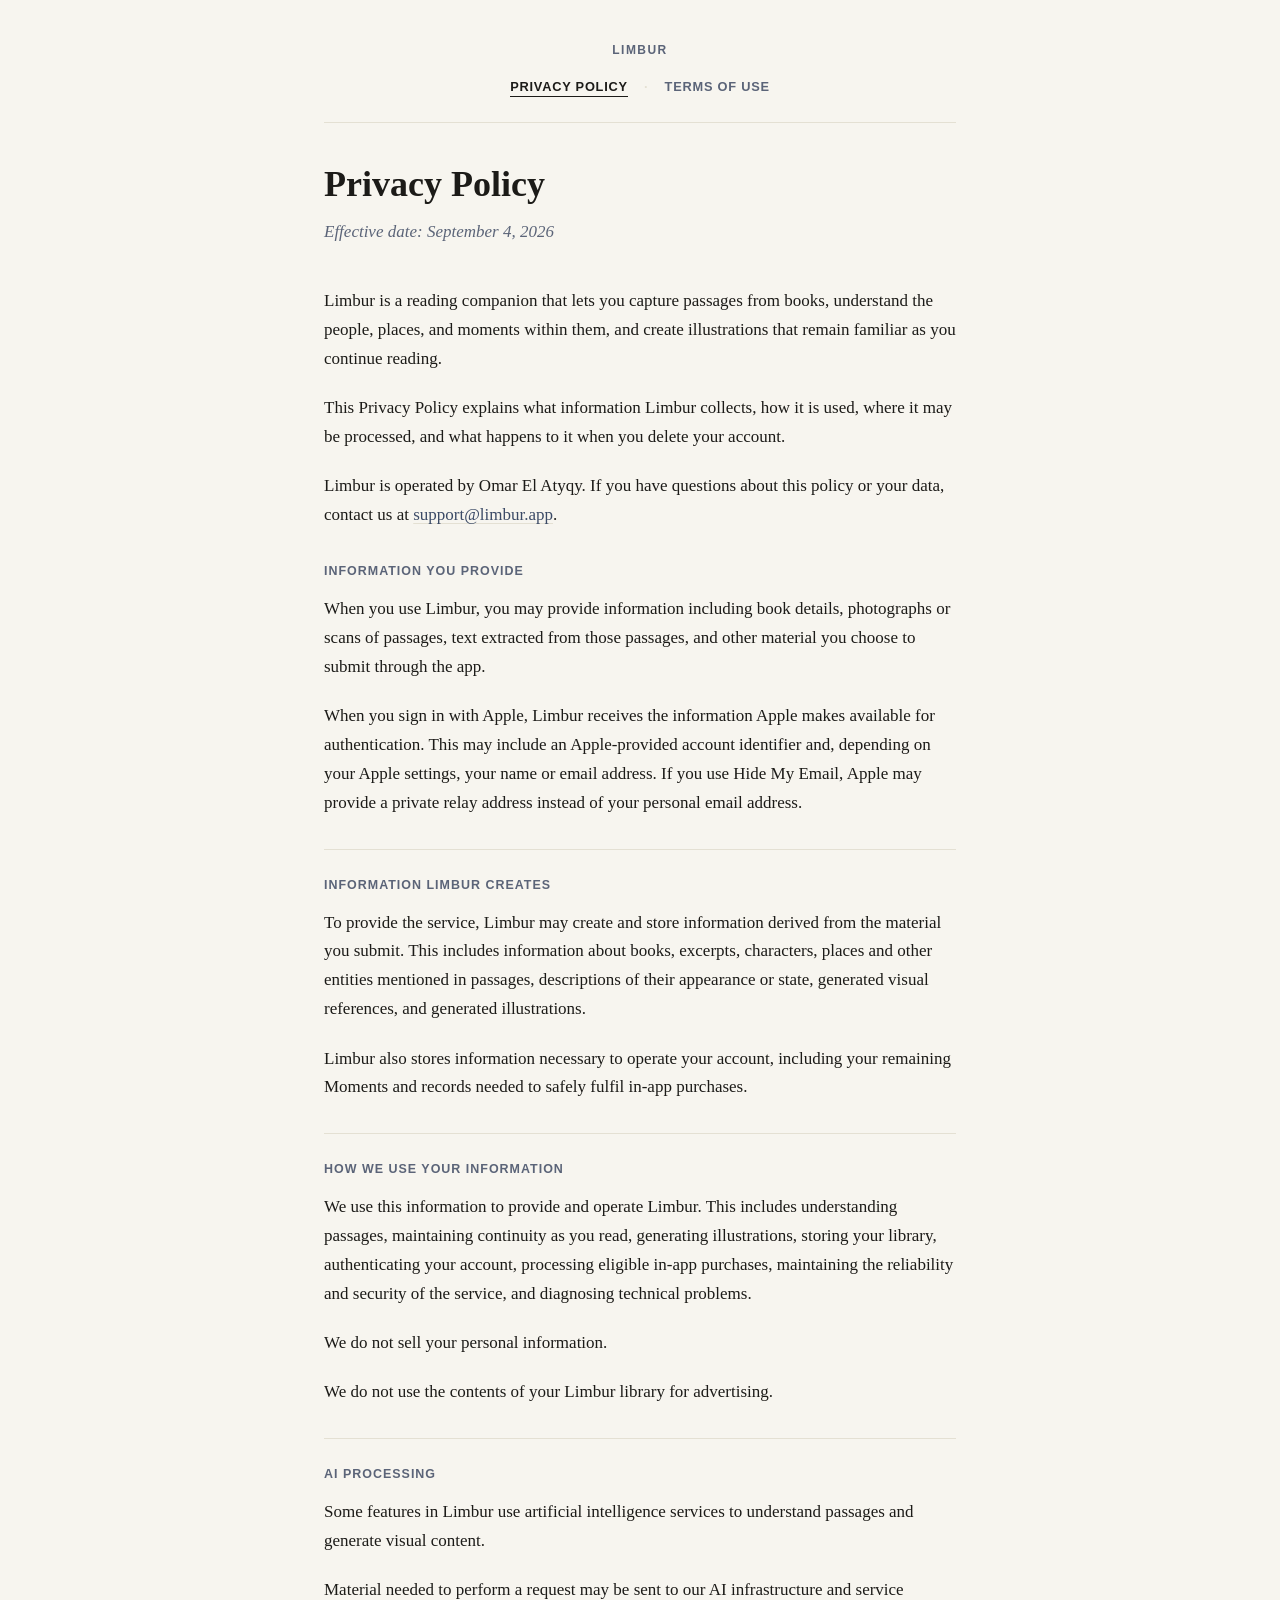
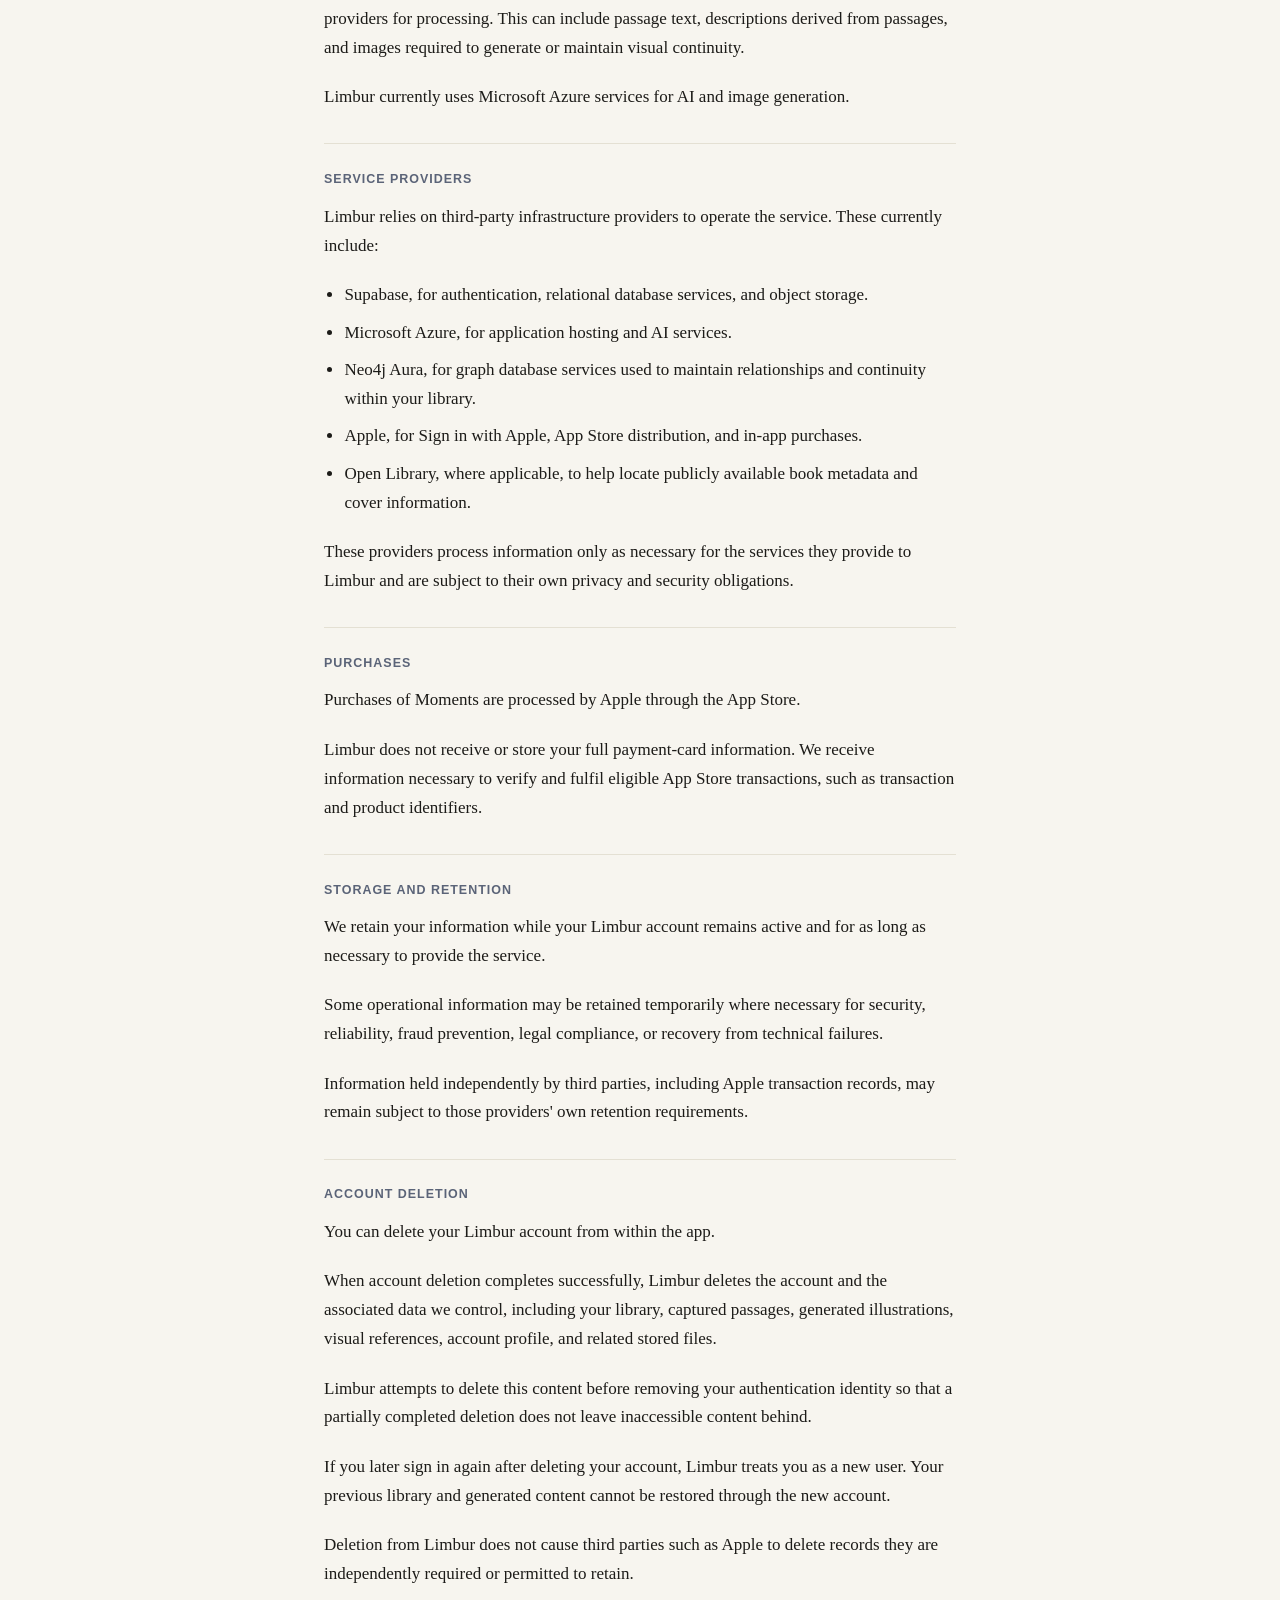
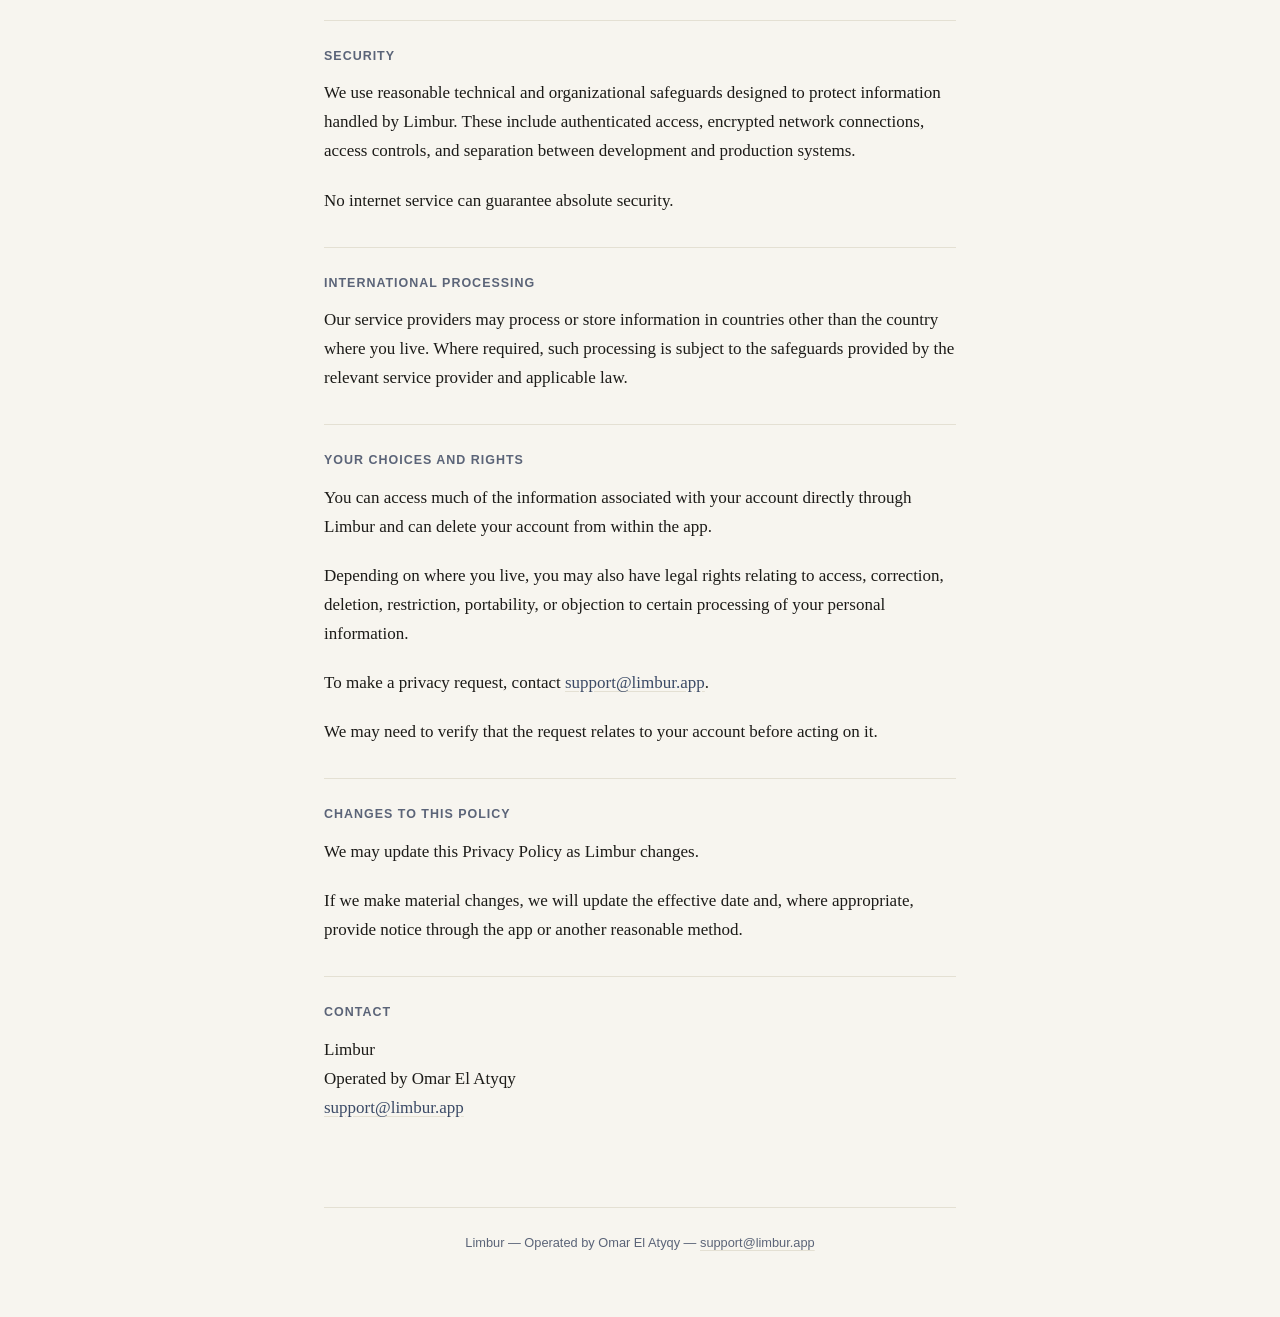
==== privacy/index.html @ 8827217e "Add Limbur legal site (Privacy Policy, Terms of Use) and Pages workflow Static HTML/CSS site styled " ====
<!DOCTYPE html>
<html lang="en">
<head>
<meta charset="UTF-8">
<meta name="viewport" content="width=device-width, initial-scale=1">
<title>Privacy Policy — Limbur</title>
<link rel="stylesheet" href="../styles.css">
</head>
<body>
<div class="container">
  <header class="site-header">
    <p class="wordmark">Limbur</p>
    <nav class="legal-nav">
      <a href="./" aria-current="page">Privacy Policy</a>
      <span class="divider">·</span>
      <a href="../terms/">Terms of Use</a>
    </nav>
  </header>

  <main>
    <h1>Privacy Policy</h1>
    <p class="effective-date">Effective date: September 4, 2026</p>

    <p>Limbur is a reading companion that lets you capture passages from books, understand the people, places, and moments within them, and create illustrations that remain familiar as you continue reading.</p>

    <p>This Privacy Policy explains what information Limbur collects, how it is used, where it may be processed, and what happens to it when you delete your account.</p>

    <p>Limbur is operated by Omar El Atyqy. If you have questions about this policy or your data, contact us at <a href="mailto:support@limbur.app">support@limbur.app</a>.</p>

    <h2>Information you provide</h2>
    <p>When you use Limbur, you may provide information including book details, photographs or scans of passages, text extracted from those passages, and other material you choose to submit through the app.</p>
    <p>When you sign in with Apple, Limbur receives the information Apple makes available for authentication. This may include an Apple-provided account identifier and, depending on your Apple settings, your name or email address. If you use Hide My Email, Apple may provide a private relay address instead of your personal email address.</p>

    <h2>Information Limbur creates</h2>
    <p>To provide the service, Limbur may create and store information derived from the material you submit. This includes information about books, excerpts, characters, places and other entities mentioned in passages, descriptions of their appearance or state, generated visual references, and generated illustrations.</p>
    <p>Limbur also stores information necessary to operate your account, including your remaining Moments and records needed to safely fulfil in-app purchases.</p>

    <h2>How we use your information</h2>
    <p>We use this information to provide and operate Limbur. This includes understanding passages, maintaining continuity as you read, generating illustrations, storing your library, authenticating your account, processing eligible in-app purchases, maintaining the reliability and security of the service, and diagnosing technical problems.</p>
    <p>We do not sell your personal information.</p>
    <p>We do not use the contents of your Limbur library for advertising.</p>

    <h2>AI processing</h2>
    <p>Some features in Limbur use artificial intelligence services to understand passages and generate visual content.</p>
    <p>Material needed to perform a request may be sent to our AI infrastructure and service providers for processing. This can include passage text, descriptions derived from passages, and images required to generate or maintain visual continuity.</p>
    <p>Limbur currently uses Microsoft Azure services for AI and image generation.</p>

    <h2>Service providers</h2>
    <p>Limbur relies on third-party infrastructure providers to operate the service. These currently include:</p>
    <ul>
      <li>Supabase, for authentication, relational database services, and object storage.</li>
      <li>Microsoft Azure, for application hosting and AI services.</li>
      <li>Neo4j Aura, for graph database services used to maintain relationships and continuity within your library.</li>
      <li>Apple, for Sign in with Apple, App Store distribution, and in-app purchases.</li>
      <li>Open Library, where applicable, to help locate publicly available book metadata and cover information.</li>
    </ul>
    <p>These providers process information only as necessary for the services they provide to Limbur and are subject to their own privacy and security obligations.</p>

    <h2>Purchases</h2>
    <p>Purchases of Moments are processed by Apple through the App Store.</p>
    <p>Limbur does not receive or store your full payment-card information. We receive information necessary to verify and fulfil eligible App Store transactions, such as transaction and product identifiers.</p>

    <h2>Storage and retention</h2>
    <p>We retain your information while your Limbur account remains active and for as long as necessary to provide the service.</p>
    <p>Some operational information may be retained temporarily where necessary for security, reliability, fraud prevention, legal compliance, or recovery from technical failures.</p>
    <p>Information held independently by third parties, including Apple transaction records, may remain subject to those providers' own retention requirements.</p>

    <h2>Account deletion</h2>
    <p>You can delete your Limbur account from within the app.</p>
    <p>When account deletion completes successfully, Limbur deletes the account and the associated data we control, including your library, captured passages, generated illustrations, visual references, account profile, and related stored files.</p>
    <p>Limbur attempts to delete this content before removing your authentication identity so that a partially completed deletion does not leave inaccessible content behind.</p>
    <p>If you later sign in again after deleting your account, Limbur treats you as a new user. Your previous library and generated content cannot be restored through the new account.</p>
    <p>Deletion from Limbur does not cause third parties such as Apple to delete records they are independently required or permitted to retain.</p>

    <h2>Security</h2>
    <p>We use reasonable technical and organizational safeguards designed to protect information handled by Limbur. These include authenticated access, encrypted network connections, access controls, and separation between development and production systems.</p>
    <p>No internet service can guarantee absolute security.</p>

    <h2>International processing</h2>
    <p>Our service providers may process or store information in countries other than the country where you live. Where required, such processing is subject to the safeguards provided by the relevant service provider and applicable law.</p>

    <h2>Your choices and rights</h2>
    <p>You can access much of the information associated with your account directly through Limbur and can delete your account from within the app.</p>
    <p>Depending on where you live, you may also have legal rights relating to access, correction, deletion, restriction, portability, or objection to certain processing of your personal information.</p>
    <p>To make a privacy request, contact <a href="mailto:support@limbur.app">support@limbur.app</a>.</p>
    <p>We may need to verify that the request relates to your account before acting on it.</p>

    <h2>Changes to this policy</h2>
    <p>We may update this Privacy Policy as Limbur changes.</p>
    <p>If we make material changes, we will update the effective date and, where appropriate, provide notice through the app or another reasonable method.</p>

    <h2>Contact</h2>
    <p>
      Limbur<br>
      Operated by Omar El Atyqy<br>
      <a href="mailto:support@limbur.app">support@limbur.app</a>
    </p>
  </main>

  <footer class="site-footer">
    <p>Limbur — Operated by Omar El Atyqy — <a href="mailto:support@limbur.app">support@limbur.app</a></p>
  </footer>
</div>
</body>
</html>
---- styles.css ----
:root {
  --bg: #f7f5ef;
  --text: #1c1b18;
  --text-muted: #5b6478;
  --hairline: #e4e0d3;
  --link: #3b4a66;

  --font-serif: "Iowan Old Style", "Palatino Linotype", Palatino, Georgia, "Times New Roman", serif;
  --font-sans: -apple-system, BlinkMacSystemFont, "Segoe UI", Roboto, Helvetica, Arial, sans-serif;
}

* {
  box-sizing: border-box;
}

html {
  -webkit-text-size-adjust: 100%;
}

body {
  margin: 0;
  background: var(--bg);
  color: var(--text);
  font-family: var(--font-serif);
  font-size: 17px;
  line-height: 1.7;
}

.container {
  max-width: 680px;
  margin: 0 auto;
  padding: 0 24px;
}

/* Header */

.site-header {
  border-bottom: 1px solid var(--hairline);
  padding: 40px 0 24px;
  margin-bottom: 40px;
  text-align: center;
}

.site-header .wordmark {
  font-family: var(--font-sans);
  font-size: 0.75rem;
  font-weight: 600;
  letter-spacing: 0.12em;
  text-transform: uppercase;
  color: var(--text-muted);
  margin: 0 0 16px;
}

.legal-nav {
  font-family: var(--font-sans);
  font-size: 0.8rem;
  font-weight: 600;
  letter-spacing: 0.06em;
  text-transform: uppercase;
}

.legal-nav a {
  color: var(--text-muted);
  text-decoration: none;
  padding-bottom: 2px;
}

.legal-nav a:hover {
  color: var(--text);
}

.legal-nav a[aria-current="page"] {
  color: var(--text);
  border-bottom: 1px solid var(--text);
}

.legal-nav .divider {
  color: var(--hairline);
  margin: 0 12px;
}

/* Content */

main {
  padding-bottom: 64px;
}

h1 {
  font-size: 2.25rem;
  font-weight: 600;
  line-height: 1.2;
  margin: 0 0 12px;
}

.effective-date {
  font-style: italic;
  color: var(--text-muted);
  margin: 0 0 40px;
}

h2 {
  font-family: var(--font-sans);
  font-size: 0.78rem;
  font-weight: 700;
  letter-spacing: 0.08em;
  text-transform: uppercase;
  color: var(--text-muted);
  border-top: 1px solid var(--hairline);
  margin: 2.5em 0 1em;
  padding-top: 2em;
}

main h2:first-of-type {
  border-top: none;
  padding-top: 0;
}

p, li {
  margin: 0 0 1.2em;
}

ul {
  padding-left: 1.2em;
  margin: 0 0 1.2em;
}

li {
  margin-bottom: 0.5em;
}

a {
  color: var(--link);
  text-decoration-color: var(--hairline);
  text-underline-offset: 3px;
}

a:hover {
  text-decoration-color: currentColor;
}

/* Footer */

.site-footer {
  border-top: 1px solid var(--hairline);
  padding: 24px 0 48px;
  text-align: center;
  font-family: var(--font-sans);
  font-size: 0.8rem;
  color: var(--text-muted);
}

.site-footer a {
  color: var(--text-muted);
}

/* Redirect page */

.redirect {
  text-align: center;
  padding: 96px 0;
}

@media (max-width: 480px) {
  body {
    font-size: 16px;
  }

  h1 {
    font-size: 1.85rem;
  }

  .container {
    padding: 0 20px;
  }
}
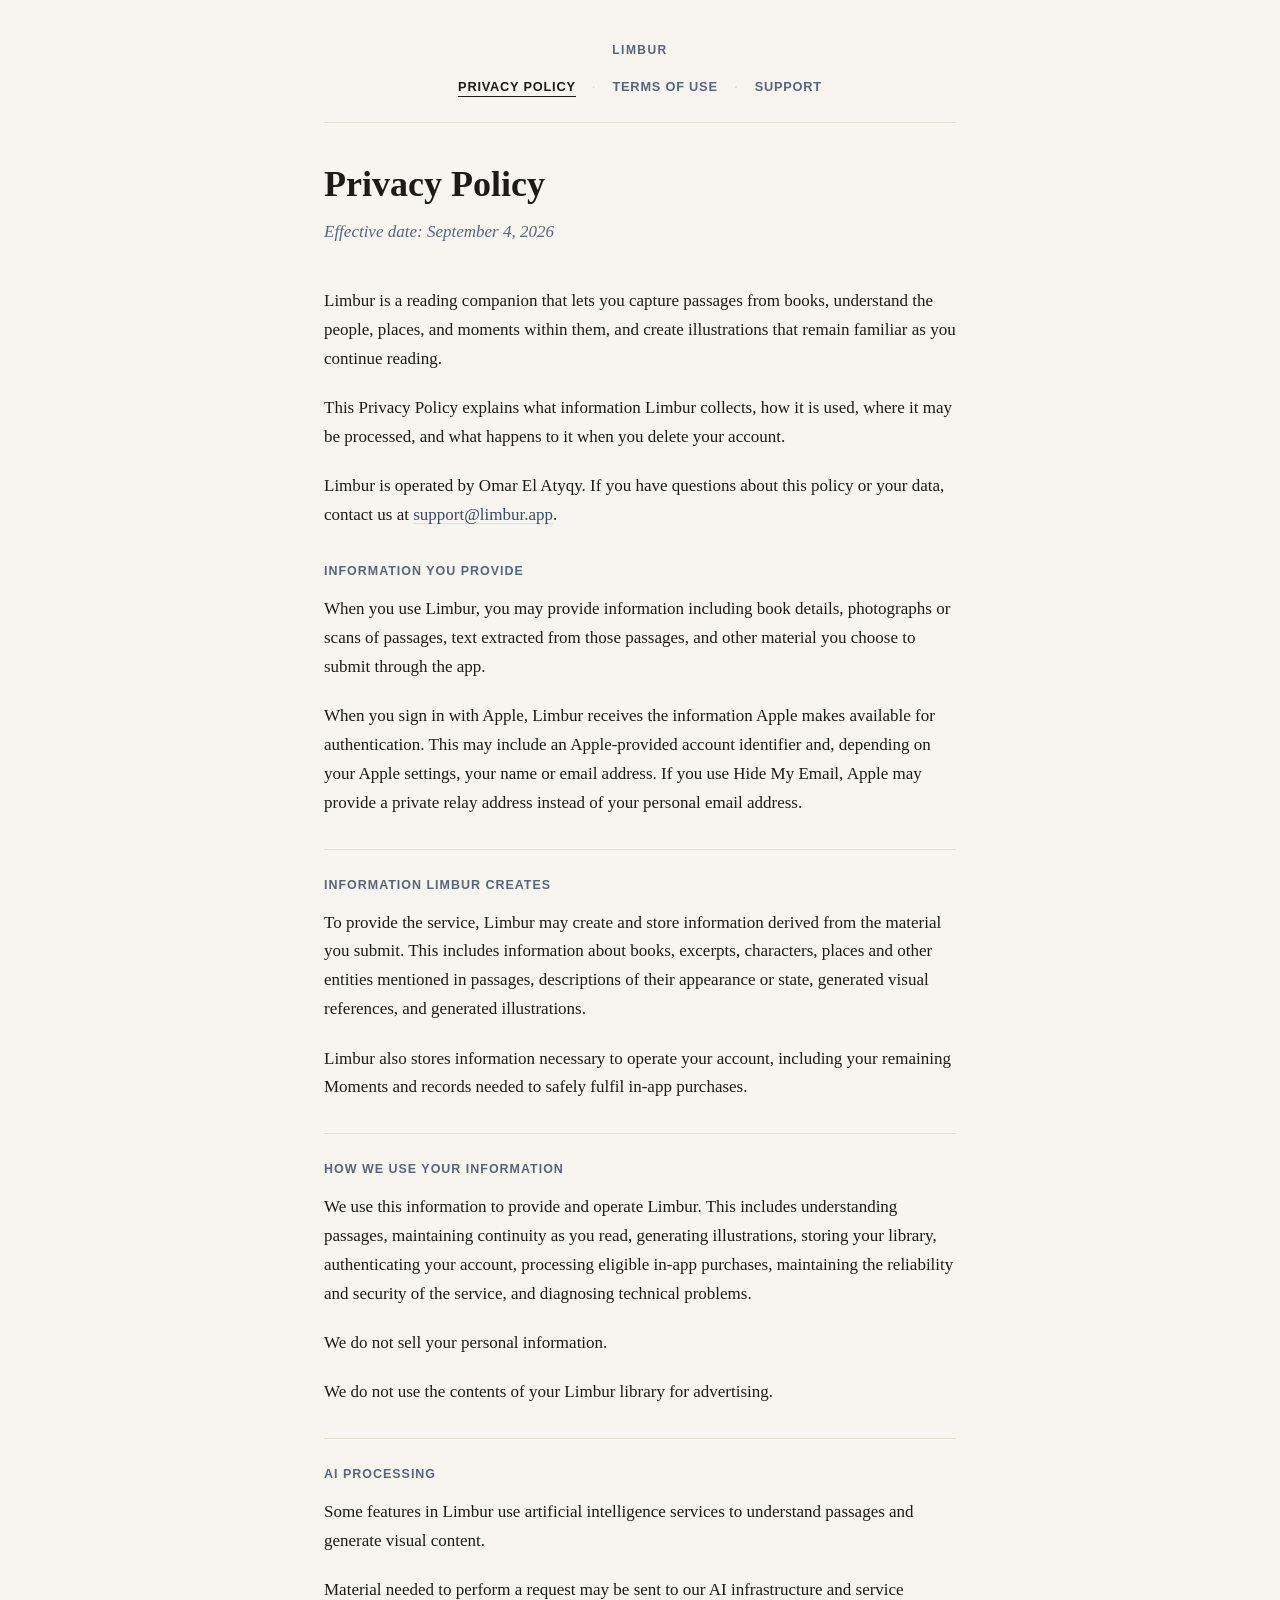
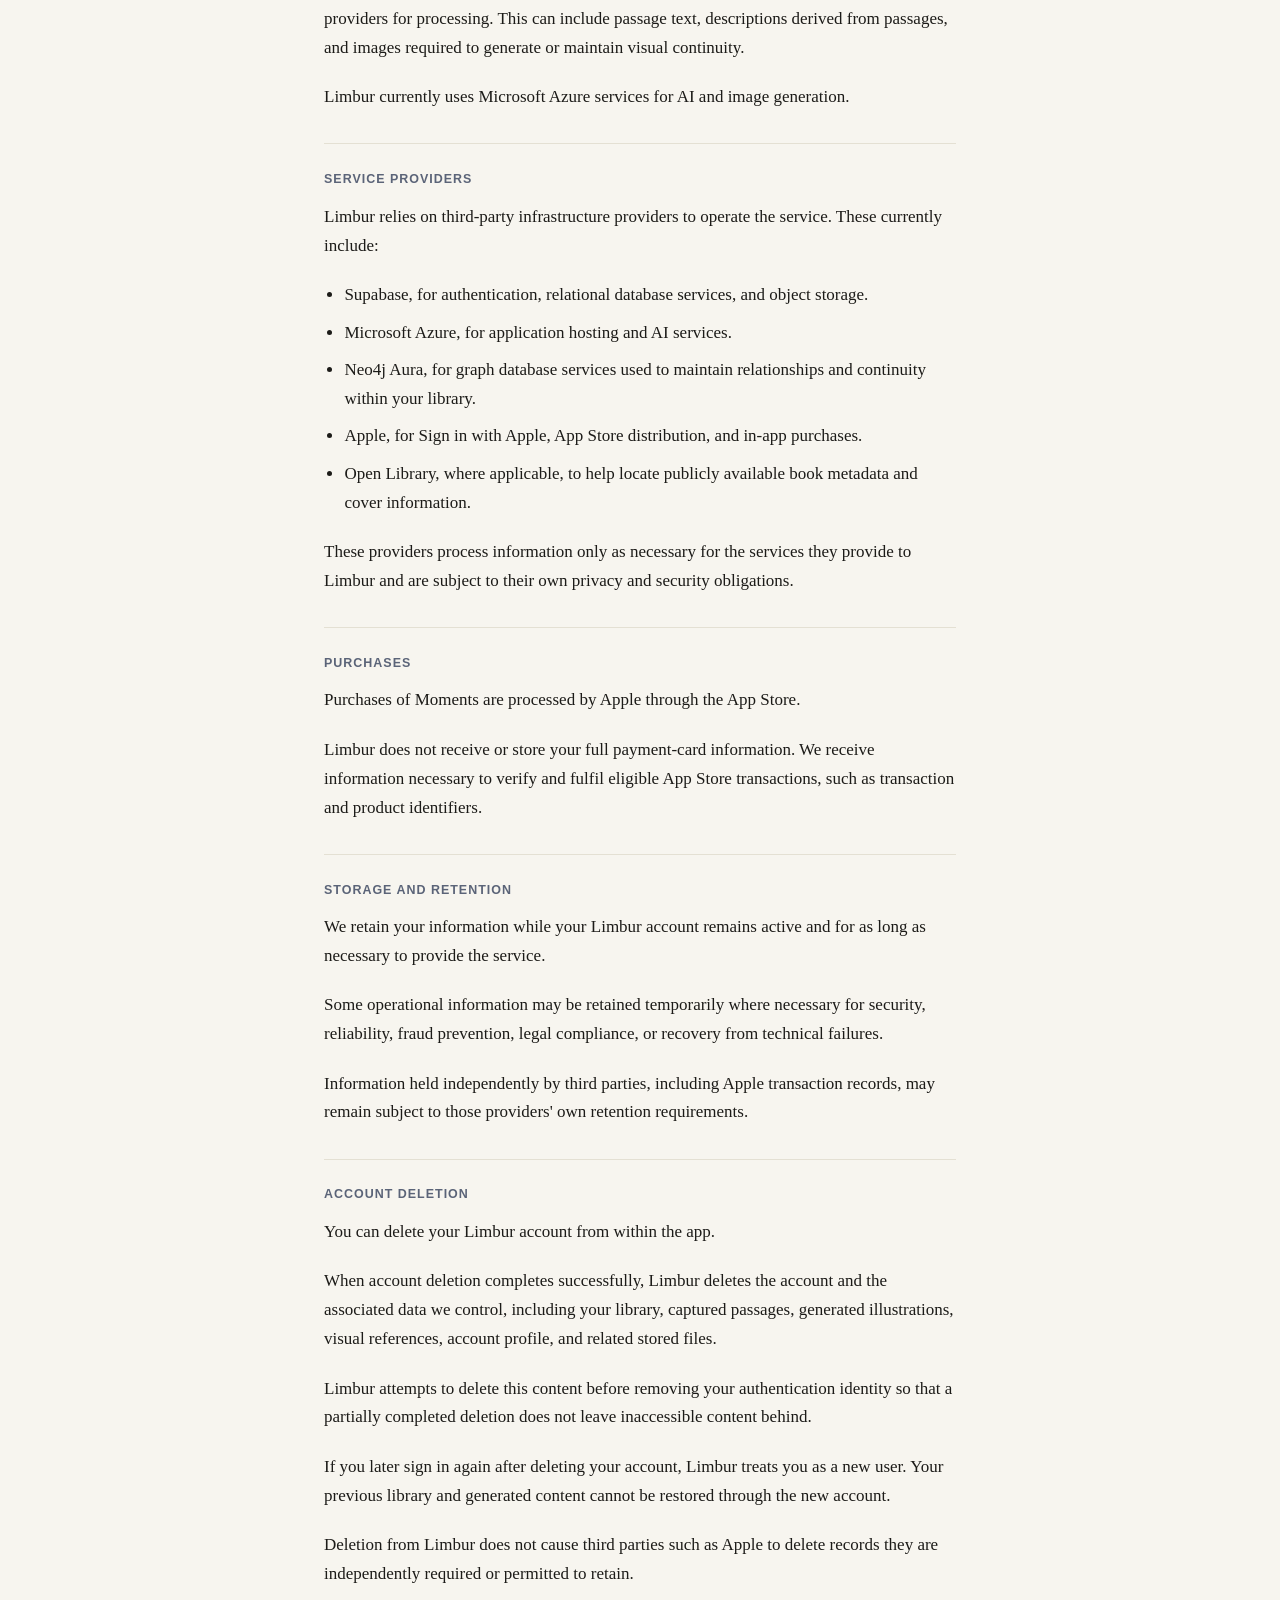
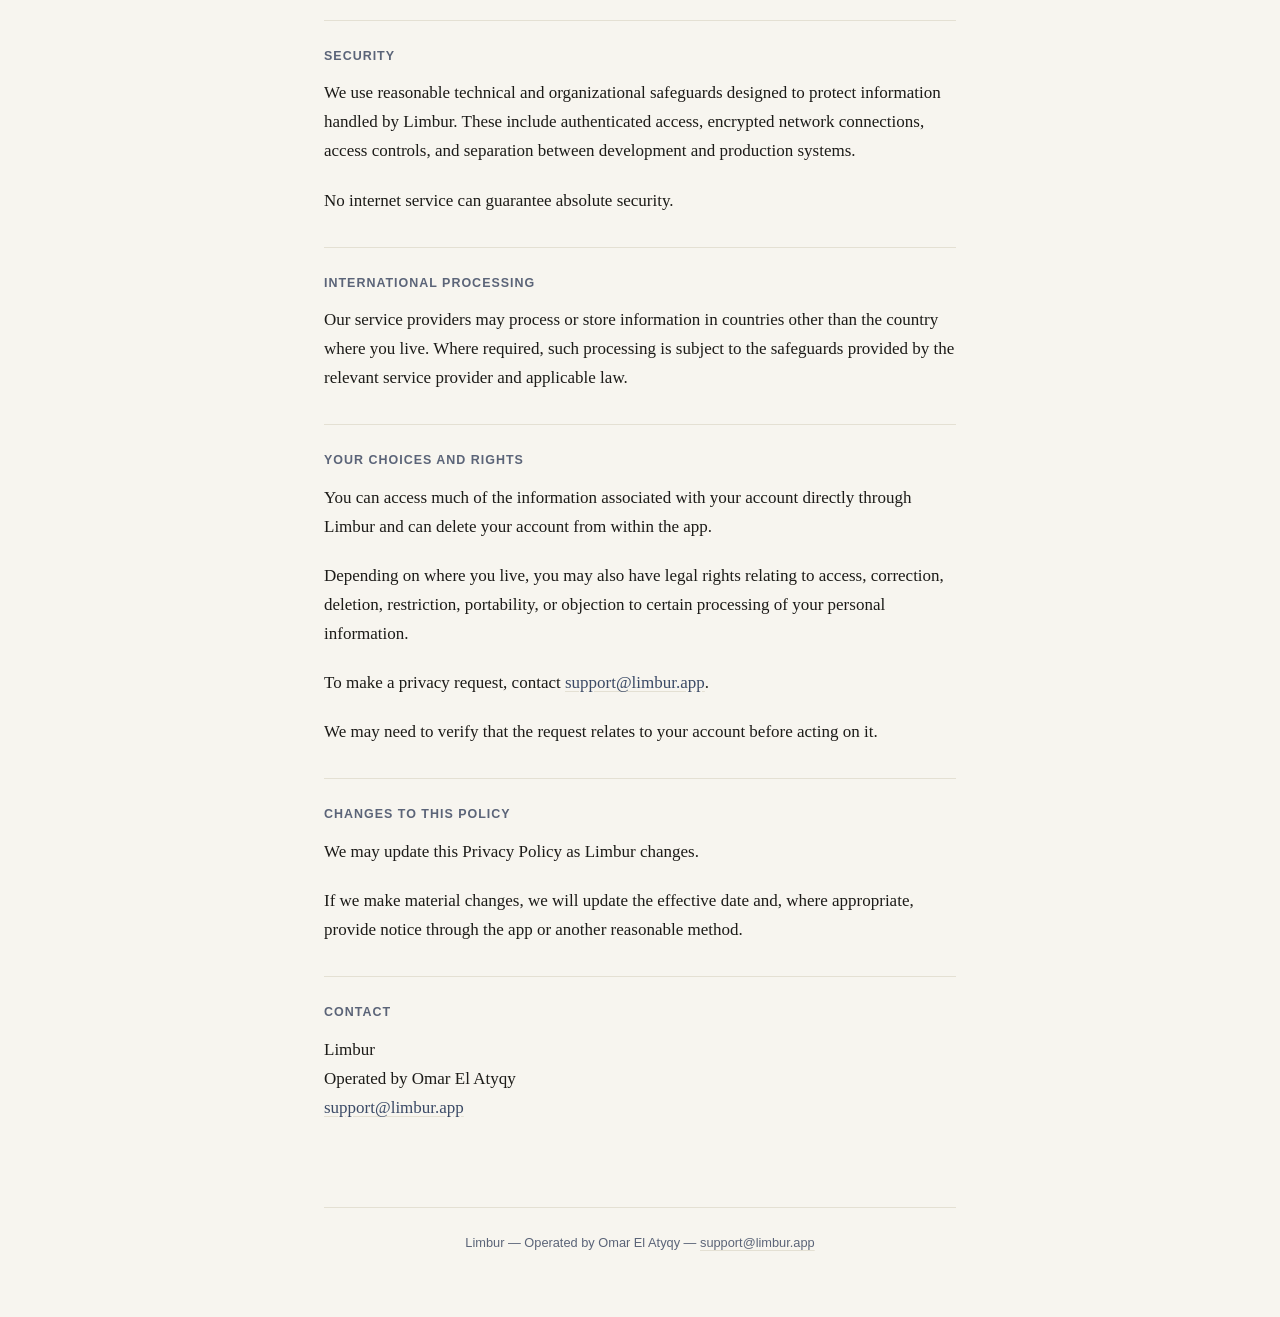
==== commit d45a79b3: "Add Support to site nav, tighten support-page wording" ====
--- a/privacy/index.html
+++ b/privacy/index.html
@@ -14,6 +14,8 @@
       <a href="./" aria-current="page">Privacy Policy</a>
       <span class="divider">·</span>
       <a href="../terms/">Terms of Use</a>
+      <span class="divider">·</span>
+      <a href="../support/">Support</a>
     </nav>
   </header>
 
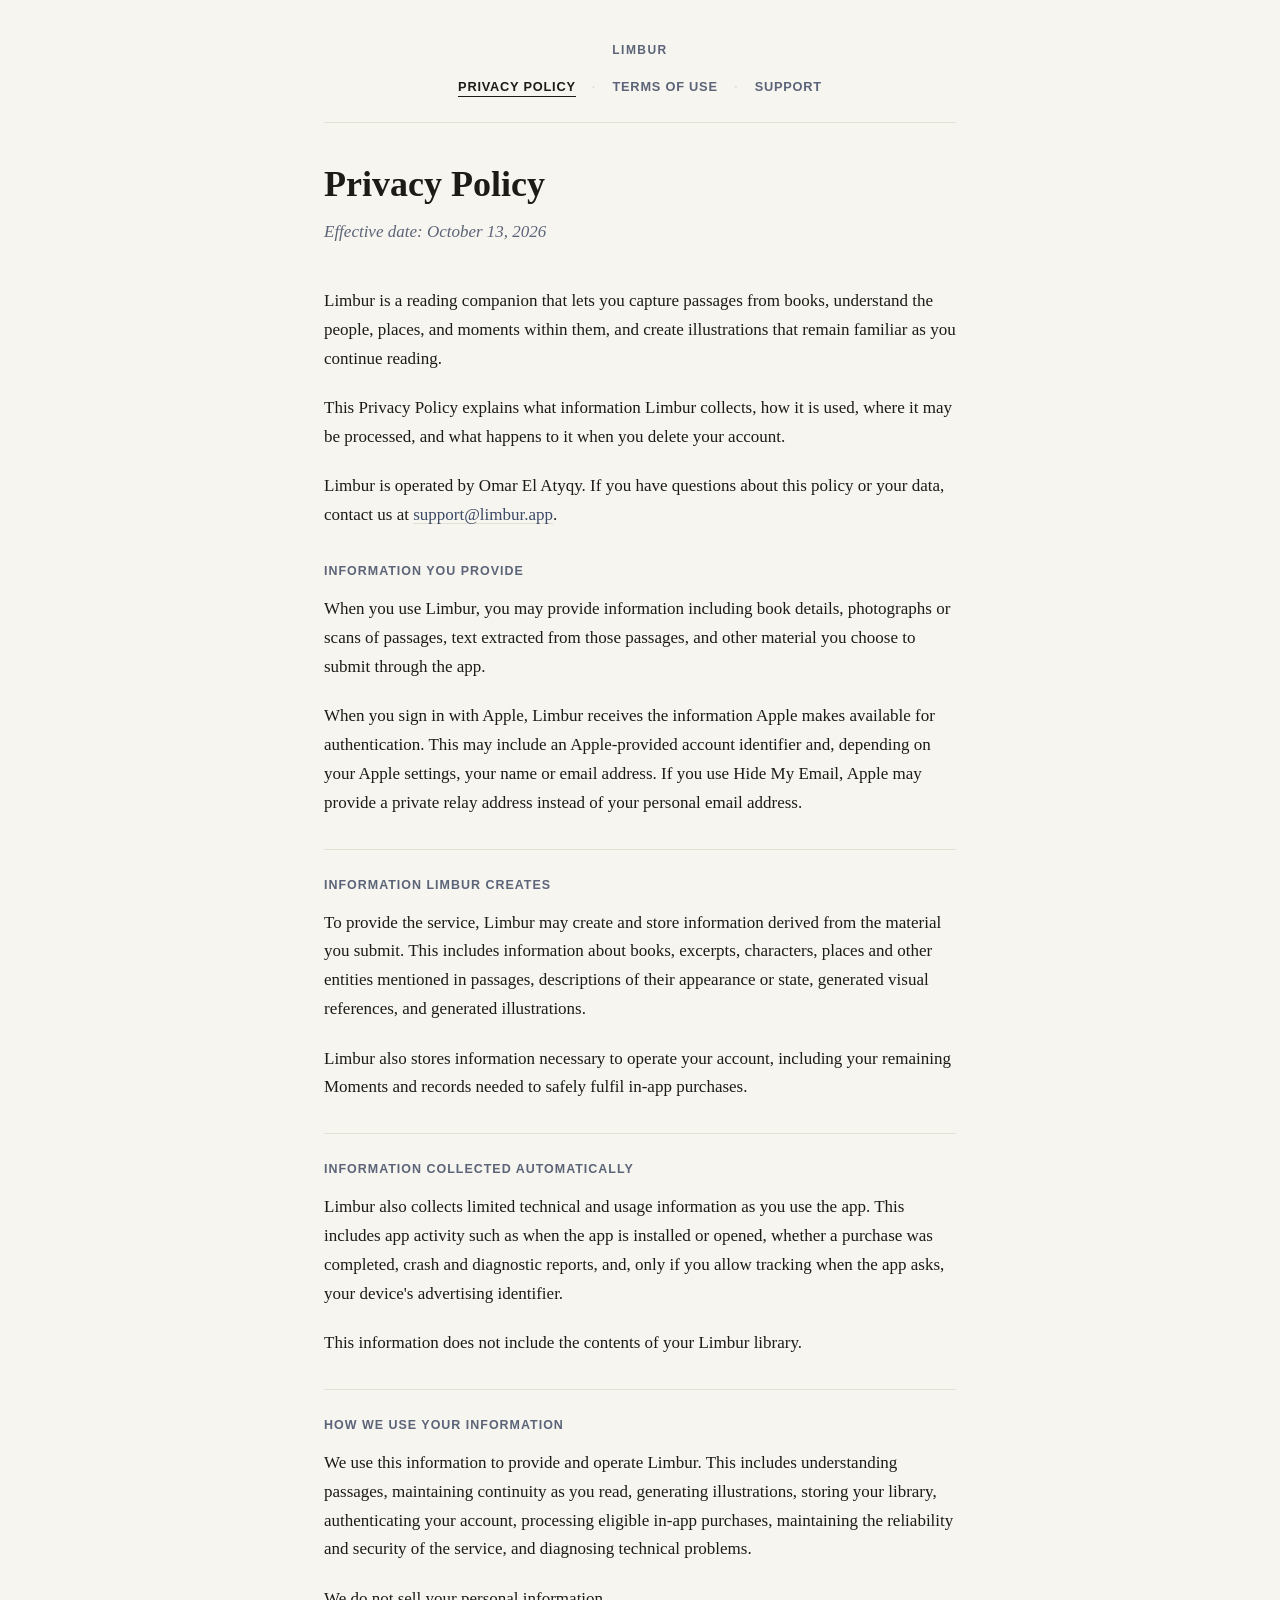
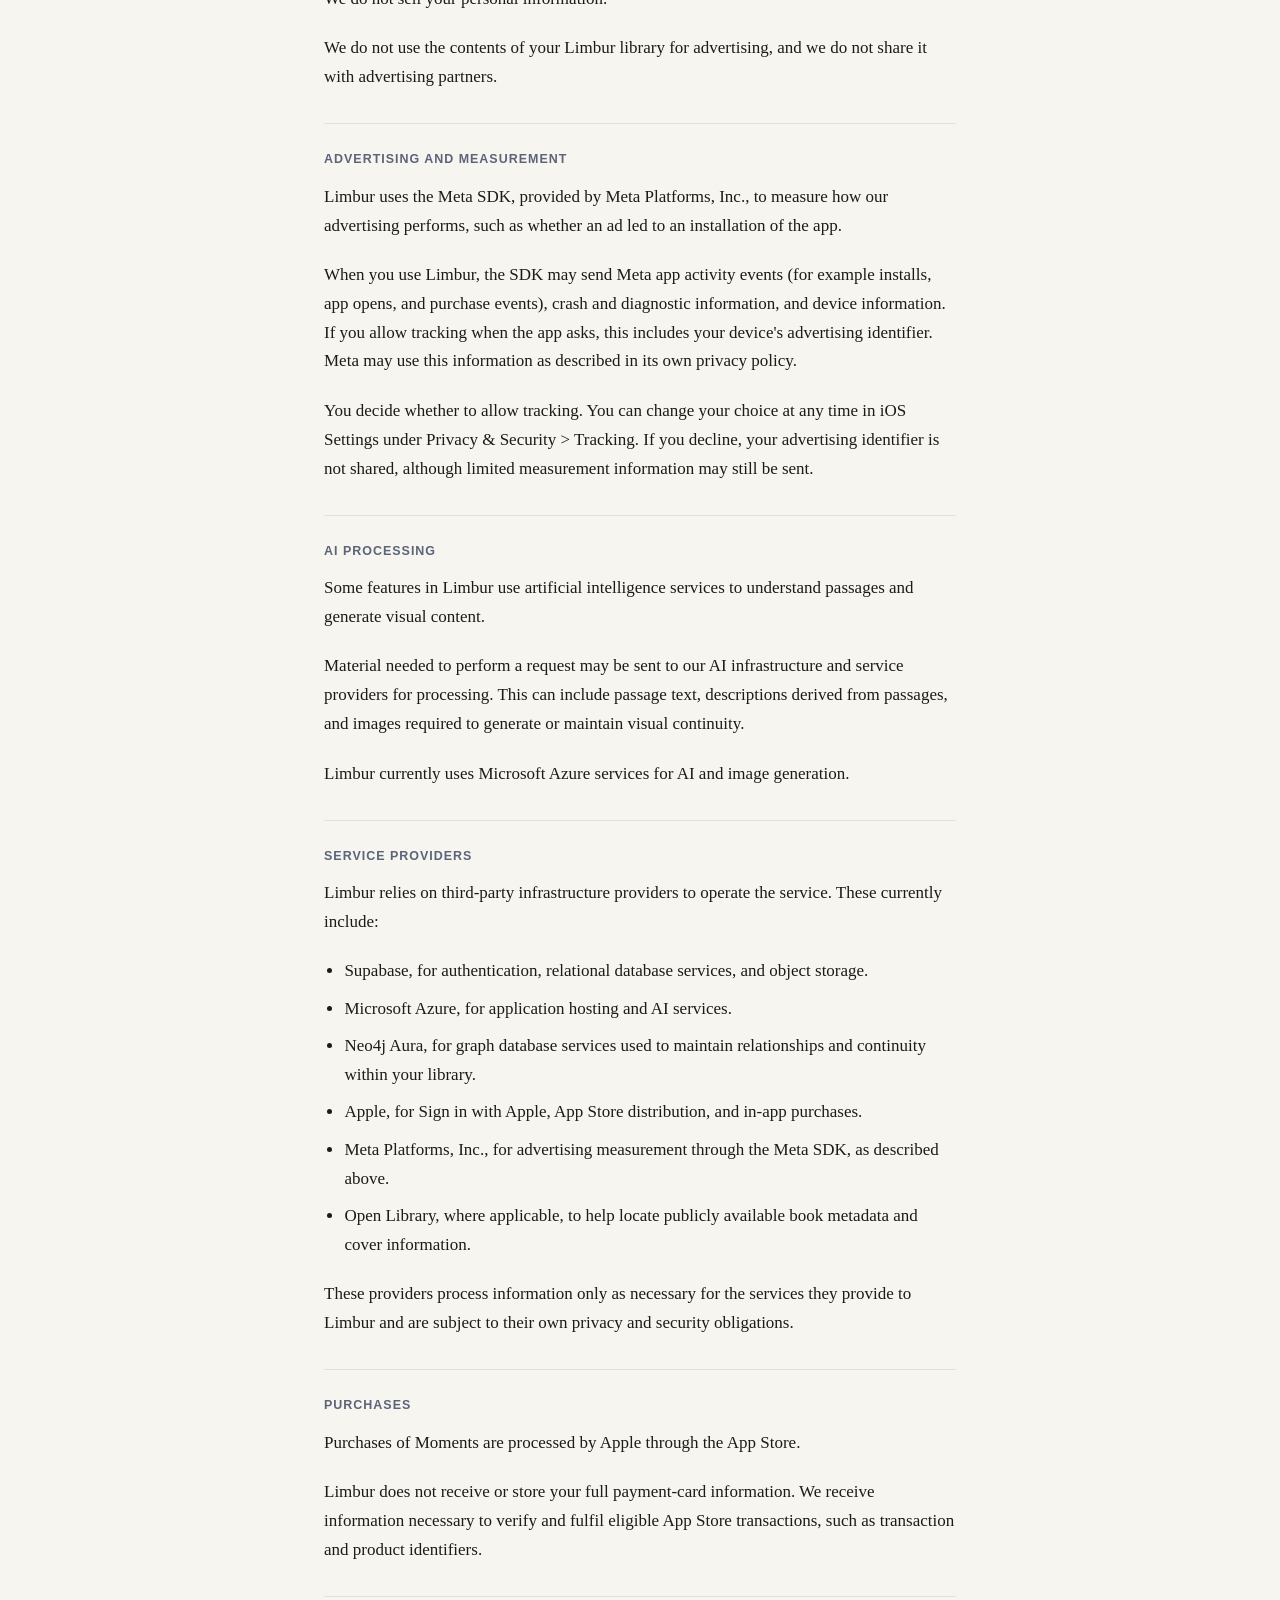
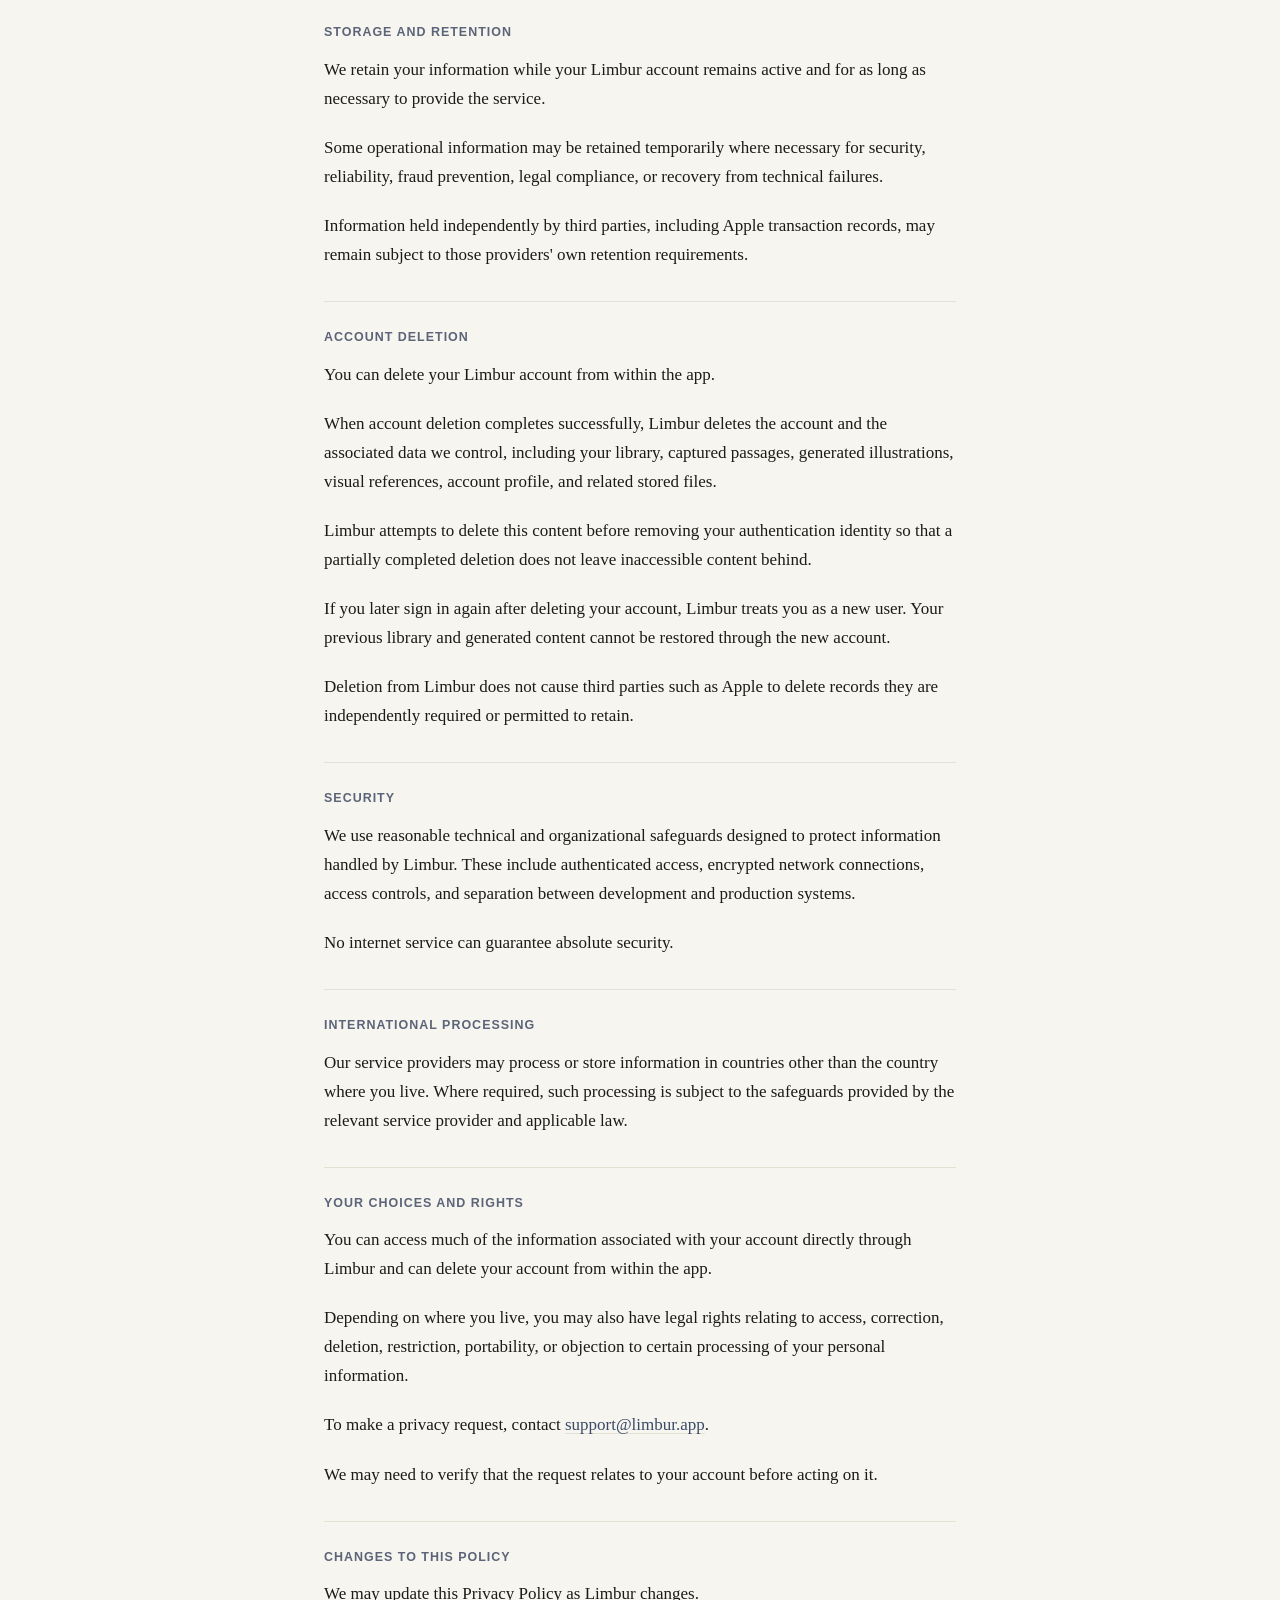
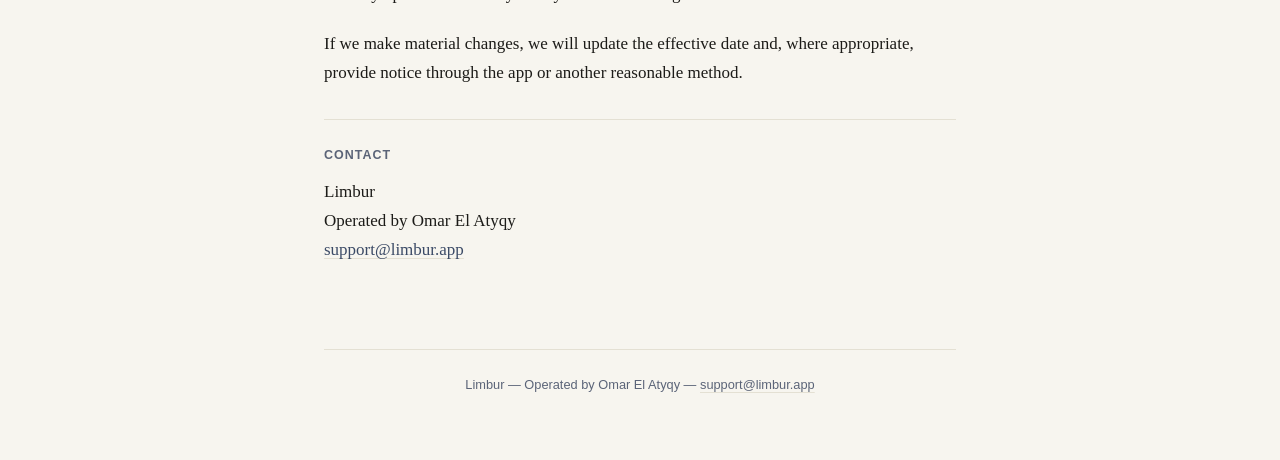
==== commit bfc45fd9: "Disclose Meta SDK advertising measurement in Privacy Policy and Terms Co-Authored-By: Claude Sonnet " ====
--- a/privacy/index.html
+++ b/privacy/index.html
@@ -21,7 +21,7 @@
 
   <main>
     <h1>Privacy Policy</h1>
-    <p class="effective-date">Effective date: September 4, 2026</p>
+    <p class="effective-date">Effective date: October 13, 2026</p>
 
     <p>Limbur is a reading companion that lets you capture passages from books, understand the people, places, and moments within them, and create illustrations that remain familiar as you continue reading.</p>
 
@@ -37,10 +37,19 @@
     <p>To provide the service, Limbur may create and store information derived from the material you submit. This includes information about books, excerpts, characters, places and other entities mentioned in passages, descriptions of their appearance or state, generated visual references, and generated illustrations.</p>
     <p>Limbur also stores information necessary to operate your account, including your remaining Moments and records needed to safely fulfil in-app purchases.</p>
 
+    <h2>Information collected automatically</h2>
+    <p>Limbur also collects limited technical and usage information as you use the app. This includes app activity such as when the app is installed or opened, whether a purchase was completed, crash and diagnostic reports, and, only if you allow tracking when the app asks, your device's advertising identifier.</p>
+    <p>This information does not include the contents of your Limbur library.</p>
+
     <h2>How we use your information</h2>
     <p>We use this information to provide and operate Limbur. This includes understanding passages, maintaining continuity as you read, generating illustrations, storing your library, authenticating your account, processing eligible in-app purchases, maintaining the reliability and security of the service, and diagnosing technical problems.</p>
     <p>We do not sell your personal information.</p>
-    <p>We do not use the contents of your Limbur library for advertising.</p>
+    <p>We do not use the contents of your Limbur library for advertising, and we do not share it with advertising partners.</p>
+
+    <h2>Advertising and measurement</h2>
+    <p>Limbur uses the Meta SDK, provided by Meta Platforms, Inc., to measure how our advertising performs, such as whether an ad led to an installation of the app.</p>
+    <p>When you use Limbur, the SDK may send Meta app activity events (for example installs, app opens, and purchase events), crash and diagnostic information, and device information. If you allow tracking when the app asks, this includes your device's advertising identifier. Meta may use this information as described in its own privacy policy.</p>
+    <p>You decide whether to allow tracking. You can change your choice at any time in iOS Settings under Privacy &amp; Security &gt; Tracking. If you decline, your advertising identifier is not shared, although limited measurement information may still be sent.</p>
 
     <h2>AI processing</h2>
     <p>Some features in Limbur use artificial intelligence services to understand passages and generate visual content.</p>
@@ -54,6 +63,7 @@
       <li>Microsoft Azure, for application hosting and AI services.</li>
       <li>Neo4j Aura, for graph database services used to maintain relationships and continuity within your library.</li>
       <li>Apple, for Sign in with Apple, App Store distribution, and in-app purchases.</li>
+      <li>Meta Platforms, Inc., for advertising measurement through the Meta SDK, as described above.</li>
       <li>Open Library, where applicable, to help locate publicly available book metadata and cover information.</li>
     </ul>
     <p>These providers process information only as necessary for the services they provide to Limbur and are subject to their own privacy and security obligations.</p>
